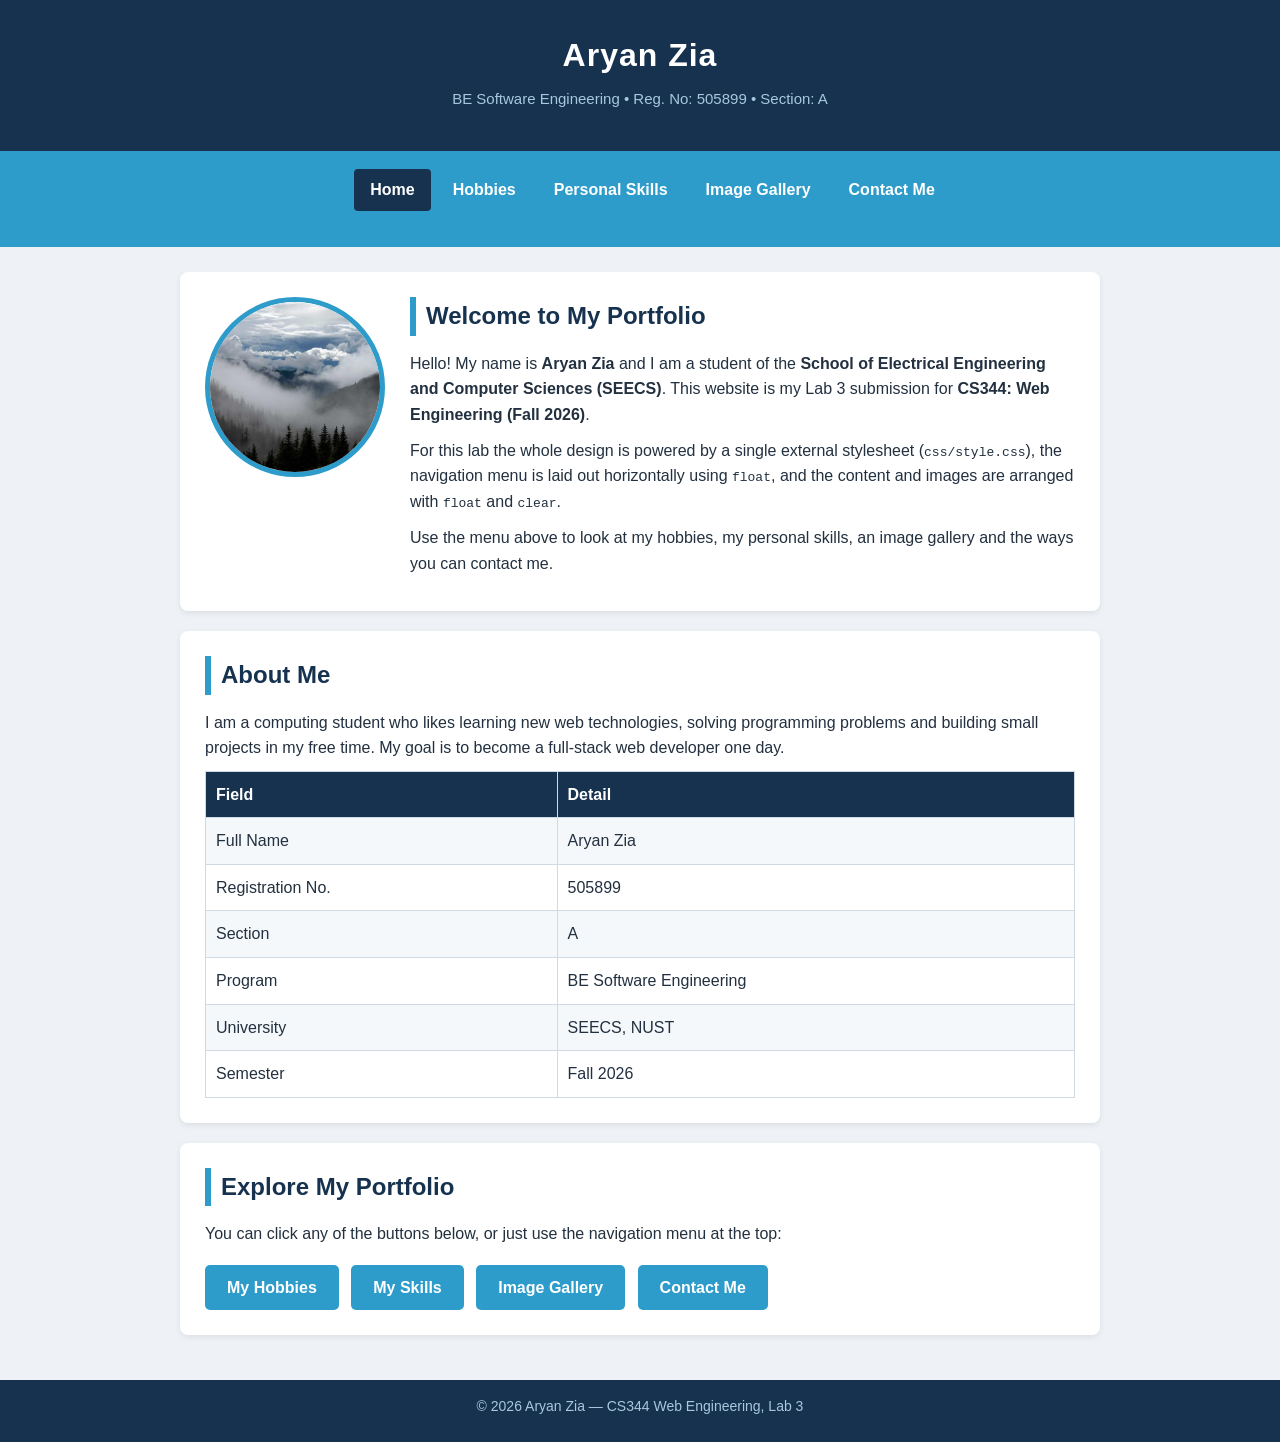
==== index.html @ d49867ae "Lab 3: HTML Advanced - Personal Portfolio II" ====
<!DOCTYPE html>
<html lang="en">
<head>
<meta charset="UTF-8">
<meta name="viewport" content="width=device-width, initial-scale=1.0">
<title>Home | Aryan Zia</title>
<link rel="stylesheet" href="css/style.css">
</head>
<body>

<header>
  <h1>Aryan Zia</h1>
  <p>BE Software Engineering &bull; Reg. No: 505899 &bull; Section: A</p>
</header>

<!-- navigation menu: links aligned horizontally using float -->
<nav>
  <ul>
    <li><a class="active" href="index.html">Home</a></li>
    <li><a href="hobbies.html">Hobbies</a></li>
    <li><a href="skills.html">Personal Skills</a></li>
    <li><a href="gallery.html">Image Gallery</a></li>
    <li><a href="contact.html">Contact Me</a></li>
  </ul>
</nav>

<main>

  <!-- image floats left and the text sits beside it -->
  <div class="card clearfix">
    <div class="intro">
      <img src="images/profile.jpg" alt="Aryan Zia profile picture">
      <div class="intro-text">
        <h2>Welcome to My Portfolio</h2>
        <p>Hello! My name is <strong>Aryan Zia</strong> and I am a student of the
        <strong>School of Electrical Engineering and Computer Sciences (SEECS)</strong>.
        This website is my Lab 3 submission for <strong>CS344: Web Engineering (Fall 2026)</strong>.</p>
        <p>For this lab the whole design is powered by a single external stylesheet
        (<code>css/style.css</code>), the navigation menu is laid out horizontally using
        <code>float</code>, and the content and images are arranged with
        <code>float</code> and <code>clear</code>.</p>
        <p>Use the menu above to look at my hobbies, my personal skills, an image
        gallery and the ways you can contact me.</p>
      </div>
    </div>
  </div>

  <div class="card">
    <h2>About Me</h2>
    <p>I am a computing student who likes learning new web technologies, solving
    programming problems and building small projects in my free time. My goal is to
    become a full-stack web developer one day.</p>

    <table>
      <tr><th>Field</th><th>Detail</th></tr>
      <tr><td>Full Name</td><td>Aryan Zia</td></tr>
      <tr><td>Registration No.</td><td>505899</td></tr>
      <tr><td>Section</td><td>A</td></tr>
      <tr><td>Program</td><td>BE Software Engineering</td></tr>
      <tr><td>University</td><td>SEECS, NUST</td></tr>
      <tr><td>Semester</td><td>Fall 2026</td></tr>
    </table>
  </div>

  <div class="card">
    <h2>Explore My Portfolio</h2>
    <p>You can click any of the buttons below, or just use the navigation menu at the top:</p>
    <a class="btn" href="hobbies.html">My Hobbies</a>
    <a class="btn" href="skills.html">My Skills</a>
    <a class="btn" href="gallery.html">Image Gallery</a>
    <a class="btn" href="contact.html">Contact Me</a>
  </div>

</main>

<footer>
  <p>&copy; 2026 Aryan Zia &mdash; CS344 Web Engineering, Lab 3</p>
</footer>

</body>
</html>
---- css/style.css ----
/* =========================================================
   CS344 Web Engineering - Lab 3
   External stylesheet for the Personal Portfolio
   Author: Aryan Zia (505899, Section A)
   ========================================================= */

/* ---------- Global reset and base styles ---------- */
* {
  margin: 0;
  padding: 0;
  box-sizing: border-box;
}

body {
  font-family: "Segoe UI", Arial, sans-serif;
  background: #eef2f7;
  color: #22303f;
  line-height: 1.6;
}

/* ---------- Clearfix helper ----------
   Floated children are removed from the normal flow, so the
   parent can collapse. This clears the floats properly. */
.clearfix {
  overflow: hidden;
}
.clearfix::after {
  content: "";
  display: block;
  clear: both;
}

/* ---------- Header ---------- */
header {
  background: #16324f;
  color: #fff;
  text-align: center;
  padding: 30px 15px;
  border-bottom: 5px solid #2e9cca;
}
header h1 {
  font-size: 32px;
  letter-spacing: 1px;
}
header p {
  color: #a9c7dd;
  font-size: 15px;
  margin-top: 6px;
}

/* ---------- Navigation menu ----------
   The list is centred as a whole and each list item is floated
   left so the links sit side by side (horizontal menu). */
nav {
  background: #2e9cca;
  text-align: center;
  padding: 10px;
  overflow: hidden;          /* clears the floated list items */
}
nav ul {
  list-style: none;
  display: inline-block;
}
nav li {
  float: left;               /* horizontal alignment using float */
}
nav a {
  display: block;
  color: #fff;
  text-decoration: none;
  font-weight: bold;
  padding: 8px 16px;
  margin: 3px;
  border-radius: 4px;
}
nav a:hover {
  background: #16324f;
}
nav a.active {
  background: #16324f;
}

/* ---------- Page wrapper ---------- */
main {
  max-width: 950px;
  margin: 25px auto;
  padding: 0 15px;
  overflow: hidden;          /* clears any floated content inside */
}

/* ---------- Content cards ---------- */
.card {
  background: #fff;
  padding: 25px;
  border-radius: 8px;
  margin-bottom: 20px;
  box-shadow: 0 2px 6px rgba(0, 0, 0, 0.08);
}

/* ---------- Typography ---------- */
h2 {
  color: #16324f;
  border-left: 6px solid #2e9cca;
  padding-left: 10px;
  margin-bottom: 15px;
}
h3 {
  color: #2e9cca;
  margin: 20px 0 8px;
}
p {
  margin-bottom: 10px;
}
ul {
  margin-left: 25px;
  margin-bottom: 10px;
}
li {
  margin-bottom: 6px;
}

/* ---------- Buttons / links styled as buttons ---------- */
.btn {
  display: inline-block;
  background: #2e9cca;
  color: #fff;
  text-decoration: none;
  padding: 10px 22px;
  border-radius: 5px;
  font-weight: bold;
  margin: 8px 8px 0 0;
}
.btn:hover {
  background: #16324f;
}

/* ---------- Home page intro (float layout) ----------
   The profile picture floats left and the text wraps beside it.
   The wrapper clears the float so following content starts below. */
.intro {
  overflow: hidden;          /* clearfix for the floated image */
}
.intro img {
  float: left;               /* image floats beside the text */
  width: 180px;
  height: 180px;
  object-fit: cover;
  border-radius: 50%;
  border: 5px solid #2e9cca;
  margin: 0 25px 15px 0;
}
.intro-text {
  overflow: hidden;
}

/* ---------- Tables ---------- */
table {
  width: 100%;
  border-collapse: collapse;
  margin-top: 10px;
}
th, td {
  border: 1px solid #cfdae5;
  padding: 10px;
  text-align: left;
}
th {
  background: #16324f;
  color: #fff;
}
tr:nth-child(even) {
  background: #f4f8fb;
}

/* ---------- Image gallery (float layout) ----------
   Each figure floats left to form a 3-column grid. The gallery
   container clears the floats so the footer is not overlapped. */
.gallery {
  overflow: hidden;          /* clears floated figures */
}
.gallery figure {
  float: left;               /* arrange gallery using float */
  width: calc(33.333% - 16px);
  margin: 8px;
  background: #fff;
  border-radius: 8px;
  padding: 10px;
  box-shadow: 0 2px 8px rgba(0, 0, 0, 0.1);
  text-align: center;
}
.gallery img {
  width: 100%;
  height: 170px;
  object-fit: cover;
  border-radius: 6px;
  display: block;
}
.gallery figcaption {
  font-size: 14px;
  color: #5a6b7b;
  margin-top: 8px;
}

/* ---------- Contact form ---------- */
form {
  max-width: 520px;
}
label {
  display: block;
  font-weight: bold;
  margin: 12px 0 5px;
}
input, textarea {
  width: 100%;
  padding: 10px;
  border: 1px solid #cfdae5;
  border-radius: 5px;
  font-family: inherit;
  font-size: 15px;
}
button {
  background: #2e9cca;
  color: #fff;
  border: none;
  padding: 12px 26px;
  border-radius: 5px;
  font-size: 16px;
  font-weight: bold;
  cursor: pointer;
  margin-top: 15px;
}
button:hover {
  background: #16324f;
}

/* ---------- Skill bars ---------- */
.skill {
  margin-bottom: 18px;
}
.skill label {
  display: block;
  font-weight: bold;
  margin-bottom: 5px;
}
.bar {
  background: #dbe4ec;
  border-radius: 20px;
  height: 16px;
  overflow: hidden;
}
.bar div {
  height: 100%;
  background: linear-gradient(90deg, #2e9cca, #16324f);
  border-radius: 20px;
}

/* ---------- Footer ---------- */
footer {
  clear: both;               /* sits below any floated content */
  background: #16324f;
  color: #a9c7dd;
  text-align: center;
  padding: 15px;
  font-size: 14px;
}
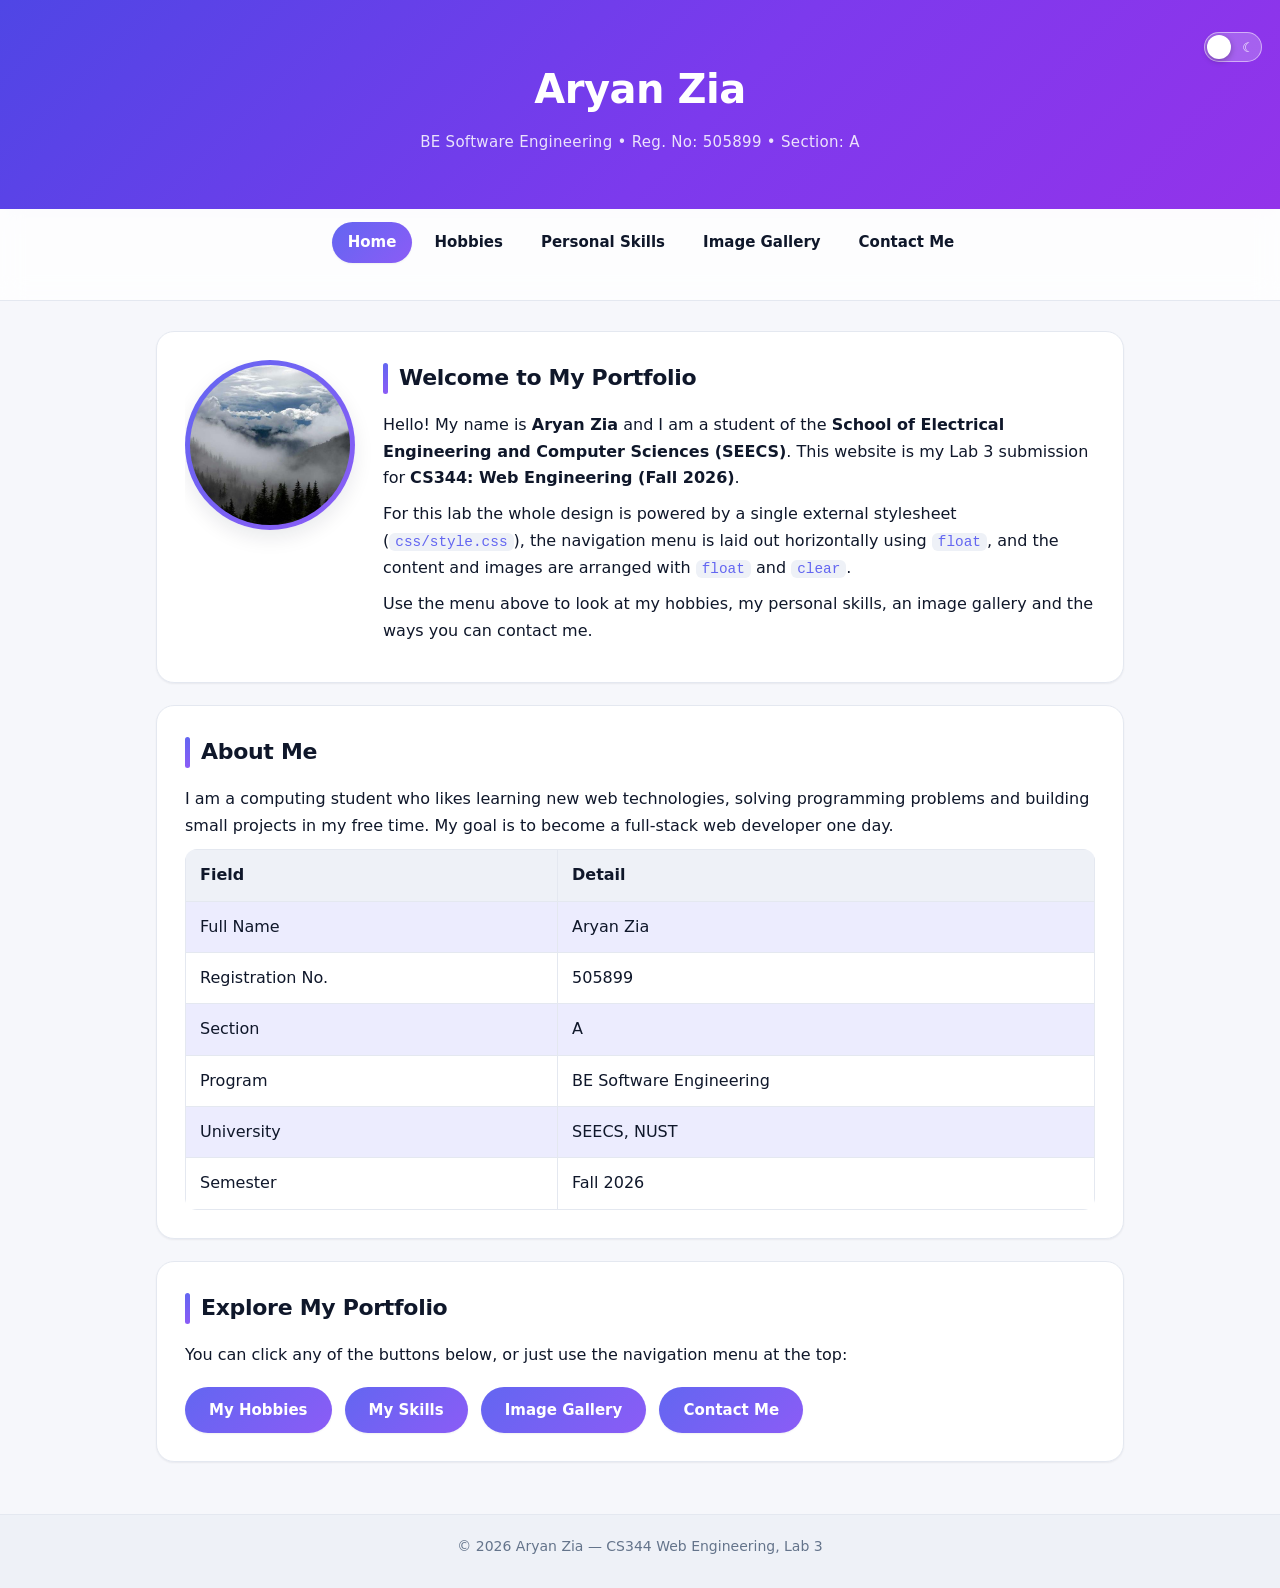
==== commit 505e3170: "Redesign UI: modern tokenized CSS, light/dark theme, subtle animations" ====
--- a/index.html
+++ b/index.html
@@ -11,6 +11,8 @@
 <header>
   <h1>Aryan Zia</h1>
   <p>BE Software Engineering &bull; Reg. No: 505899 &bull; Section: A</p>
+  <input type="checkbox" id="theme-toggle" class="theme-toggle" aria-label="Toggle dark mode">
+  <label for="theme-toggle" class="theme-switch" aria-hidden="true"><span class="knob"></span></label>
 </header>
 
 <!-- navigation menu: links aligned horizontally using float -->
--- a/css/style.css
+++ b/css/style.css
@@ -2,25 +2,114 @@
    CS344 Web Engineering - Lab 3
    External stylesheet for the Personal Portfolio
    Author: Aryan Zia (505899, Section A)
+
+   Design system:
+   - One set of CSS custom properties (tokens) drives the theme.
+   - Light theme by default; dark theme follows the OS setting and
+     can be overridden with the header toggle (pure CSS, no JS).
+   - Layouts use the CSS float and clear properties (lab requirement).
    ========================================================= */
 
-/* ---------- Global reset and base styles ---------- */
+/* ---------- Theme tokens: LIGHT (default) ---------- */
+:root {
+  --bg: #f6f7fb;
+  --surface: #ffffff;
+  --surface-2: #eef1f7;
+  --text: #0f172a;
+  --muted: #64748b;
+  --border: #e4e8f0;
+  --accent: #6366f1;
+  --accent-2: #8b5cf6;
+  --accent-soft: rgba(99, 102, 241, 0.12);
+  --header-bg: rgba(255, 255, 255, 0.78);
+  --shadow-sm: 0 1px 2px rgba(15, 23, 42, 0.06);
+  --shadow-md: 0 8px 20px rgba(15, 23, 42, 0.09);
+  --shadow-lg: 0 18px 44px rgba(15, 23, 42, 0.14);
+
+  --radius: 18px;
+  --radius-sm: 12px;
+  --pill: 999px;
+  --maxw: 1000px;
+  --trans: 0.25s ease;
+}
+
+/* ---------- Theme tokens: DARK (follows OS setting) ---------- */
+@media (prefers-color-scheme: dark) {
+  :root {
+    --bg: #0b1220;
+    --surface: #111a2e;
+    --surface-2: #0e1729;
+    --text: #e2e8f0;
+    --muted: #94a3b8;
+    --border: #1e293b;
+    --accent: #818cf8;
+    --accent-2: #a78bfa;
+    --accent-soft: rgba(129, 140, 248, 0.16);
+    --header-bg: rgba(15, 22, 40, 0.78);
+    --shadow-sm: 0 1px 2px rgba(0, 0, 0, 0.4);
+    --shadow-md: 0 8px 22px rgba(0, 0, 0, 0.45);
+    --shadow-lg: 0 18px 44px rgba(0, 0, 0, 0.55);
+  }
+  /* Manual override: toggle ON inverts dark OS theme back to light */
+  :root:has(#theme-toggle:checked) {
+    --bg: #f6f7fb;
+    --surface: #ffffff;
+    --surface-2: #eef1f7;
+    --text: #0f172a;
+    --muted: #64748b;
+    --border: #e4e8f0;
+    --accent: #6366f1;
+    --accent-2: #8b5cf6;
+    --accent-soft: rgba(99, 102, 241, 0.12);
+    --header-bg: rgba(255, 255, 255, 0.78);
+    --shadow-sm: 0 1px 2px rgba(15, 23, 42, 0.06);
+    --shadow-md: 0 8px 20px rgba(15, 23, 42, 0.09);
+    --shadow-lg: 0 18px 44px rgba(15, 23, 42, 0.14);
+  }
+}
+
+/* Manual override: toggle ON in a light OS theme switches to dark */
+@media (prefers-color-scheme: light) {
+  :root:has(#theme-toggle:checked) {
+    --bg: #0b1220;
+    --surface: #111a2e;
+    --surface-2: #0e1729;
+    --text: #e2e8f0;
+    --muted: #94a3b8;
+    --border: #1e293b;
+    --accent: #818cf8;
+    --accent-2: #a78bfa;
+    --accent-soft: rgba(129, 140, 248, 0.16);
+    --header-bg: rgba(15, 22, 40, 0.78);
+    --shadow-sm: 0 1px 2px rgba(0, 0, 0, 0.4);
+    --shadow-md: 0 8px 22px rgba(0, 0, 0, 0.45);
+    --shadow-lg: 0 18px 44px rgba(0, 0, 0, 0.55);
+  }
+}
+
+/* ---------- Global reset and base ---------- */
 * {
   margin: 0;
   padding: 0;
   box-sizing: border-box;
 }
 
+html {
+  scroll-behavior: smooth;
+}
+
 body {
-  font-family: "Segoe UI", Arial, sans-serif;
-  background: #eef2f7;
-  color: #22303f;
-  line-height: 1.6;
+  font-family: system-ui, -apple-system, "Segoe UI", Roboto, Arial, sans-serif;
+  background: var(--bg);
+  color: var(--text);
+  line-height: 1.65;
+  transition: background var(--trans), color var(--trans);
+  -webkit-font-smoothing: antialiased;
 }
 
 /* ---------- Clearfix helper ----------
-   Floated children are removed from the normal flow, so the
-   parent can collapse. This clears the floats properly. */
+   Floated children are removed from normal flow, so the parent can
+   collapse. This clears the floats and fixes the layout. */
 .clearfix {
   overflow: hidden;
 }
@@ -30,32 +119,123 @@
   clear: both;
 }
 
-/* ---------- Header ---------- */
+/* ---------- Animations (subtle) ---------- */
+@keyframes riseIn {
+  from {
+    opacity: 0;
+    transform: translateY(16px);
+  }
+  to {
+    opacity: 1;
+    transform: translateY(0);
+  }
+}
+@keyframes grow {
+  from {
+    transform: scaleX(0);
+  }
+  to {
+    transform: scaleX(1);
+  }
+}
+@keyframes fadeIn {
+  from {
+    opacity: 0;
+  }
+  to {
+    opacity: 1;
+  }
+}
+
+/* ---------- Header (hero) ---------- */
 header {
-  background: #16324f;
+  position: relative;
+  background: linear-gradient(135deg, #4f46e5 0%, #7c3aed 55%, #9333ea 100%);
   color: #fff;
   text-align: center;
-  padding: 30px 15px;
-  border-bottom: 5px solid #2e9cca;
+  padding: 56px 18px 44px;
+  animation: fadeIn 0.5s ease both;
 }
 header h1 {
-  font-size: 32px;
-  letter-spacing: 1px;
+  font-size: clamp(28px, 4vw, 40px);
+  font-weight: 800;
+  letter-spacing: -0.5px;
 }
 header p {
-  color: #a9c7dd;
+  margin-top: 8px;
+  color: rgba(255, 255, 255, 0.85);
   font-size: 15px;
-  margin-top: 6px;
-}
-
-/* ---------- Navigation menu ----------
-   The list is centred as a whole and each list item is floated
-   left so the links sit side by side (horizontal menu). */
+  letter-spacing: 0.3px;
+}
+
+/* ---------- Theme toggle (pure CSS switch) ---------- */
+.theme-toggle {
+  position: absolute;
+  width: 1px;
+  height: 1px;
+  opacity: 0;
+  pointer-events: none;
+}
+.theme-switch {
+  position: absolute;
+  top: 18px;
+  right: 18px;
+  width: 58px;
+  height: 30px;
+  border-radius: var(--pill);
+  background: rgba(255, 255, 255, 0.22);
+  border: 1px solid rgba(255, 255, 255, 0.5);
+  cursor: pointer;
+  transition: background var(--trans);
+}
+.theme-switch::before,
+.theme-switch::after {
+  position: absolute;
+  top: 50%;
+  transform: translateY(-50%);
+  font-size: 13px;
+  line-height: 1;
+}
+.theme-switch::before {
+  content: "\2600";       /* sun */
+  left: 7px;
+}
+.theme-switch::after {
+  content: "\263E";       /* moon */
+  right: 7px;
+}
+.theme-switch .knob {
+  position: absolute;
+  top: 2px;
+  left: 2px;
+  width: 24px;
+  height: 24px;
+  border-radius: 50%;
+  background: #fff;
+  box-shadow: 0 2px 6px rgba(0, 0, 0, 0.28);
+  transition: transform 0.28s cubic-bezier(0.4, 0, 0.2, 1);
+}
+#theme-toggle:checked + .theme-switch .knob {
+  transform: translateX(28px);
+}
+#theme-toggle:focus-visible + .theme-switch {
+  outline: 3px solid rgba(255, 255, 255, 0.9);
+  outline-offset: 3px;
+}
+
+/* ---------- Navigation menu (sticky, horizontal via float) ---------- */
 nav {
-  background: #2e9cca;
+  position: sticky;
+  top: 0;
+  z-index: 50;
+  background: var(--header-bg);
+  backdrop-filter: blur(12px);
+  -webkit-backdrop-filter: blur(12px);
+  border-bottom: 1px solid var(--border);
   text-align: center;
   padding: 10px;
   overflow: hidden;          /* clears the floated list items */
+  transition: background var(--trans), border-color var(--trans);
 }
 nav ul {
   list-style: none;
@@ -66,75 +246,126 @@
 }
 nav a {
   display: block;
+  color: var(--text);
+  text-decoration: none;
+  font-weight: 600;
+  font-size: 15px;
+  padding: 8px 16px;
+  margin: 3px;
+  border-radius: var(--pill);
+  transition: background var(--trans), color var(--trans), transform var(--trans);
+}
+nav a:hover {
+  background: var(--accent-soft);
+  color: var(--accent);
+  transform: translateY(-1px);
+}
+nav a.active {
+  background: linear-gradient(135deg, var(--accent), var(--accent-2));
+  color: #fff;
+  box-shadow: var(--shadow-sm);
+}
+
+/* ---------- Page wrapper ---------- */
+main {
+  max-width: var(--maxw);
+  margin: 30px auto;
+  padding: 0 16px;
+  overflow: hidden;          /* clears any floated content inside */
+}
+
+/* ---------- Content cards ---------- */
+.card {
+  background: var(--surface);
+  border: 1px solid var(--border);
+  border-radius: var(--radius);
+  padding: 28px;
+  margin-bottom: 22px;
+  box-shadow: var(--shadow-sm);
+  animation: riseIn 0.55s cubic-bezier(0.2, 0.7, 0.2, 1) both;
+  transition: transform var(--trans), box-shadow var(--trans),
+              border-color var(--trans), background var(--trans);
+}
+.card:hover {
+  transform: translateY(-4px);
+  box-shadow: var(--shadow-lg);
+  border-color: var(--accent);
+}
+main > .card:nth-child(1) { animation-delay: 0.05s; }
+main > .card:nth-child(2) { animation-delay: 0.14s; }
+main > .card:nth-child(3) { animation-delay: 0.23s; }
+main > .card:nth-child(4) { animation-delay: 0.32s; }
+
+/* ---------- Typography ---------- */
+h2 {
+  position: relative;
+  color: var(--text);
+  font-size: 22px;
+  font-weight: 750;
+  letter-spacing: -0.3px;
+  padding-left: 16px;
+  margin-bottom: 16px;
+}
+h2::before {
+  content: "";
+  position: absolute;
+  left: 0;
+  top: 0.12em;
+  bottom: 0.12em;
+  width: 5px;
+  border-radius: var(--pill);
+  background: linear-gradient(var(--accent), var(--accent-2));
+}
+h3 {
+  color: var(--accent);
+  font-size: 16px;
+  text-transform: uppercase;
+  letter-spacing: 0.6px;
+  margin: 24px 0 10px;
+}
+p {
+  margin-bottom: 10px;
+}
+code {
+  font-family: Consolas, "Courier New", monospace;
+  font-size: 0.9em;
+  background: var(--surface-2);
+  color: var(--accent);
+  padding: 1px 6px;
+  border-radius: 6px;
+}
+ul {
+  margin-left: 22px;
+  margin-bottom: 10px;
+}
+li {
+  margin-bottom: 6px;
+}
+
+/* ---------- Buttons ---------- */
+.btn {
+  display: inline-block;
+  background: linear-gradient(135deg, var(--accent), var(--accent-2));
   color: #fff;
   text-decoration: none;
-  font-weight: bold;
-  padding: 8px 16px;
-  margin: 3px;
-  border-radius: 4px;
-}
-nav a:hover {
-  background: #16324f;
-}
-nav a.active {
-  background: #16324f;
-}
-
-/* ---------- Page wrapper ---------- */
-main {
-  max-width: 950px;
-  margin: 25px auto;
-  padding: 0 15px;
-  overflow: hidden;          /* clears any floated content inside */
-}
-
-/* ---------- Content cards ---------- */
-.card {
-  background: #fff;
-  padding: 25px;
-  border-radius: 8px;
-  margin-bottom: 20px;
-  box-shadow: 0 2px 6px rgba(0, 0, 0, 0.08);
-}
-
-/* ---------- Typography ---------- */
-h2 {
-  color: #16324f;
-  border-left: 6px solid #2e9cca;
-  padding-left: 10px;
-  margin-bottom: 15px;
-}
-h3 {
-  color: #2e9cca;
-  margin: 20px 0 8px;
-}
-p {
-  margin-bottom: 10px;
-}
-ul {
-  margin-left: 25px;
-  margin-bottom: 10px;
-}
-li {
-  margin-bottom: 6px;
-}
-
-/* ---------- Buttons / links styled as buttons ---------- */
-.btn {
-  display: inline-block;
-  background: #2e9cca;
-  color: #fff;
-  text-decoration: none;
-  padding: 10px 22px;
-  border-radius: 5px;
-  font-weight: bold;
+  padding: 11px 24px;
+  border-radius: var(--pill);
+  font-weight: 650;
+  font-size: 15px;
   margin: 8px 8px 0 0;
+  box-shadow: var(--shadow-sm);
+  transition: transform var(--trans), box-shadow var(--trans), filter var(--trans);
 }
 .btn:hover {
-  background: #16324f;
-}
-
-/* ---------- Home page intro (float layout) ----------
+  transform: translateY(-2px);
+  box-shadow: var(--shadow-md);
+  filter: brightness(1.06);
+}
+.btn:active {
+  transform: translateY(0) scale(0.98);
+}
+
+/* ---------- Home intro (float layout) ----------
    The profile picture floats left and the text wraps beside it.
    The wrapper clears the float so following content starts below. */
 .intro {
@@ -142,12 +373,19 @@
 }
 .intro img {
   float: left;               /* image floats beside the text */
-  width: 180px;
-  height: 180px;
+  width: 170px;
+  height: 170px;
   object-fit: cover;
   border-radius: 50%;
-  border: 5px solid #2e9cca;
-  margin: 0 25px 15px 0;
+  padding: 5px;
+  background: linear-gradient(135deg, var(--accent), var(--accent-2));
+  box-shadow: var(--shadow-md);
+  margin: 0 28px 18px 0;
+  transition: transform 0.35s ease, box-shadow 0.35s ease;
+}
+.intro img:hover {
+  transform: scale(1.04) rotate(-1.5deg);
+  box-shadow: var(--shadow-lg);
 }
 .intro-text {
   overflow: hidden;
@@ -158,18 +396,21 @@
   width: 100%;
   border-collapse: collapse;
   margin-top: 10px;
+  border-radius: var(--radius-sm);
+  overflow: hidden;
 }
 th, td {
-  border: 1px solid #cfdae5;
-  padding: 10px;
+  border: 1px solid var(--border);
+  padding: 12px 14px;
   text-align: left;
 }
 th {
-  background: #16324f;
-  color: #fff;
+  background: var(--surface-2);
+  color: var(--text);
+  font-weight: 700;
 }
 tr:nth-child(even) {
-  background: #f4f8fb;
+  background: var(--accent-soft);
 }
 
 /* ---------- Image gallery (float layout) ----------
@@ -182,23 +423,39 @@
   float: left;               /* arrange gallery using float */
   width: calc(33.333% - 16px);
   margin: 8px;
-  background: #fff;
-  border-radius: 8px;
+  background: var(--surface);
+  border: 1px solid var(--border);
+  border-radius: var(--radius-sm);
   padding: 10px;
-  box-shadow: 0 2px 8px rgba(0, 0, 0, 0.1);
+  overflow: hidden;
+  box-shadow: var(--shadow-sm);
   text-align: center;
+  transition: transform var(--trans), box-shadow var(--trans), border-color var(--trans);
+}
+.gallery figure:hover {
+  transform: translateY(-5px);
+  box-shadow: var(--shadow-lg);
+  border-color: var(--accent);
 }
 .gallery img {
   width: 100%;
   height: 170px;
   object-fit: cover;
-  border-radius: 6px;
+  border-radius: 8px;
   display: block;
+  transition: transform 0.45s ease;
+}
+.gallery figure:hover img {
+  transform: scale(1.07);
 }
 .gallery figcaption {
   font-size: 14px;
-  color: #5a6b7b;
-  margin-top: 8px;
+  color: var(--muted);
+  margin-top: 10px;
+  transition: color var(--trans);
+}
+.gallery figure:hover figcaption {
+  color: var(--accent);
 }
 
 /* ---------- Contact form ---------- */
@@ -207,30 +464,48 @@
 }
 label {
   display: block;
-  font-weight: bold;
-  margin: 12px 0 5px;
+  font-weight: 650;
+  margin: 14px 0 6px;
 }
 input, textarea {
   width: 100%;
-  padding: 10px;
-  border: 1px solid #cfdae5;
-  border-radius: 5px;
+  padding: 11px 13px;
+  background: var(--surface);
+  color: var(--text);
+  border: 1px solid var(--border);
+  border-radius: var(--radius-sm);
   font-family: inherit;
   font-size: 15px;
+  transition: border-color var(--trans), box-shadow var(--trans), background var(--trans);
+}
+input::placeholder, textarea::placeholder {
+  color: var(--muted);
+}
+input:focus, textarea:focus {
+  outline: none;
+  border-color: var(--accent);
+  box-shadow: 0 0 0 3px var(--accent-soft);
 }
 button {
-  background: #2e9cca;
+  background: linear-gradient(135deg, var(--accent), var(--accent-2));
   color: #fff;
   border: none;
-  padding: 12px 26px;
-  border-radius: 5px;
+  padding: 12px 28px;
+  border-radius: var(--pill);
   font-size: 16px;
-  font-weight: bold;
+  font-weight: 650;
   cursor: pointer;
-  margin-top: 15px;
+  margin-top: 16px;
+  box-shadow: var(--shadow-sm);
+  transition: transform var(--trans), box-shadow var(--trans), filter var(--trans);
 }
 button:hover {
-  background: #16324f;
+  transform: translateY(-2px);
+  box-shadow: var(--shadow-md);
+  filter: brightness(1.06);
+}
+button:active {
+  transform: translateY(0) scale(0.98);
 }
 
 /* ---------- Skill bars ---------- */
@@ -238,28 +513,79 @@
   margin-bottom: 18px;
 }
 .skill label {
-  display: block;
-  font-weight: bold;
-  margin-bottom: 5px;
+  margin: 0 0 6px;
 }
 .bar {
-  background: #dbe4ec;
-  border-radius: 20px;
-  height: 16px;
+  background: var(--surface-2);
+  border-radius: var(--pill);
+  height: 10px;
   overflow: hidden;
 }
 .bar div {
   height: 100%;
-  background: linear-gradient(90deg, #2e9cca, #16324f);
-  border-radius: 20px;
+  background: linear-gradient(90deg, var(--accent), var(--accent-2));
+  border-radius: var(--pill);
+  transform-origin: left;
+  animation: grow 0.9s cubic-bezier(0.2, 0.7, 0.2, 1) both;
 }
 
 /* ---------- Footer ---------- */
 footer {
   clear: both;               /* sits below any floated content */
-  background: #16324f;
-  color: #a9c7dd;
+  margin-top: 10px;
+  background: var(--surface-2);
+  border-top: 1px solid var(--border);
+  color: var(--muted);
   text-align: center;
-  padding: 15px;
+  padding: 20px;
   font-size: 14px;
-}
+  transition: background var(--trans), border-color var(--trans);
+}
+
+/* ---------- Accessibility: focus outlines ---------- */
+a:focus-visible,
+button:focus-visible,
+input:focus-visible,
+textarea:focus-visible {
+  outline: 3px solid var(--accent);
+  outline-offset: 2px;
+}
+
+/* ---------- Responsive ---------- */
+@media (max-width: 760px) {
+  .gallery figure {
+    width: calc(50% - 16px);
+  }
+  .intro img {
+    float: none;
+    display: block;
+    margin: 0 auto 18px;
+  }
+  nav a {
+    padding: 8px 12px;
+    font-size: 14px;
+  }
+  header {
+    padding: 48px 16px 38px;
+  }
+}
+@media (max-width: 520px) {
+  .gallery figure {
+    width: calc(100% - 16px);
+  }
+  .card {
+    padding: 20px;
+  }
+}
+
+/* ---------- Reduced motion ---------- */
+@media (prefers-reduced-motion: reduce) {
+  *,
+  *::before,
+  *::after {
+    animation-duration: 0.001ms !important;
+    animation-iteration-count: 1 !important;
+    transition-duration: 0.001ms !important;
+    scroll-behavior: auto !important;
+  }
+}
